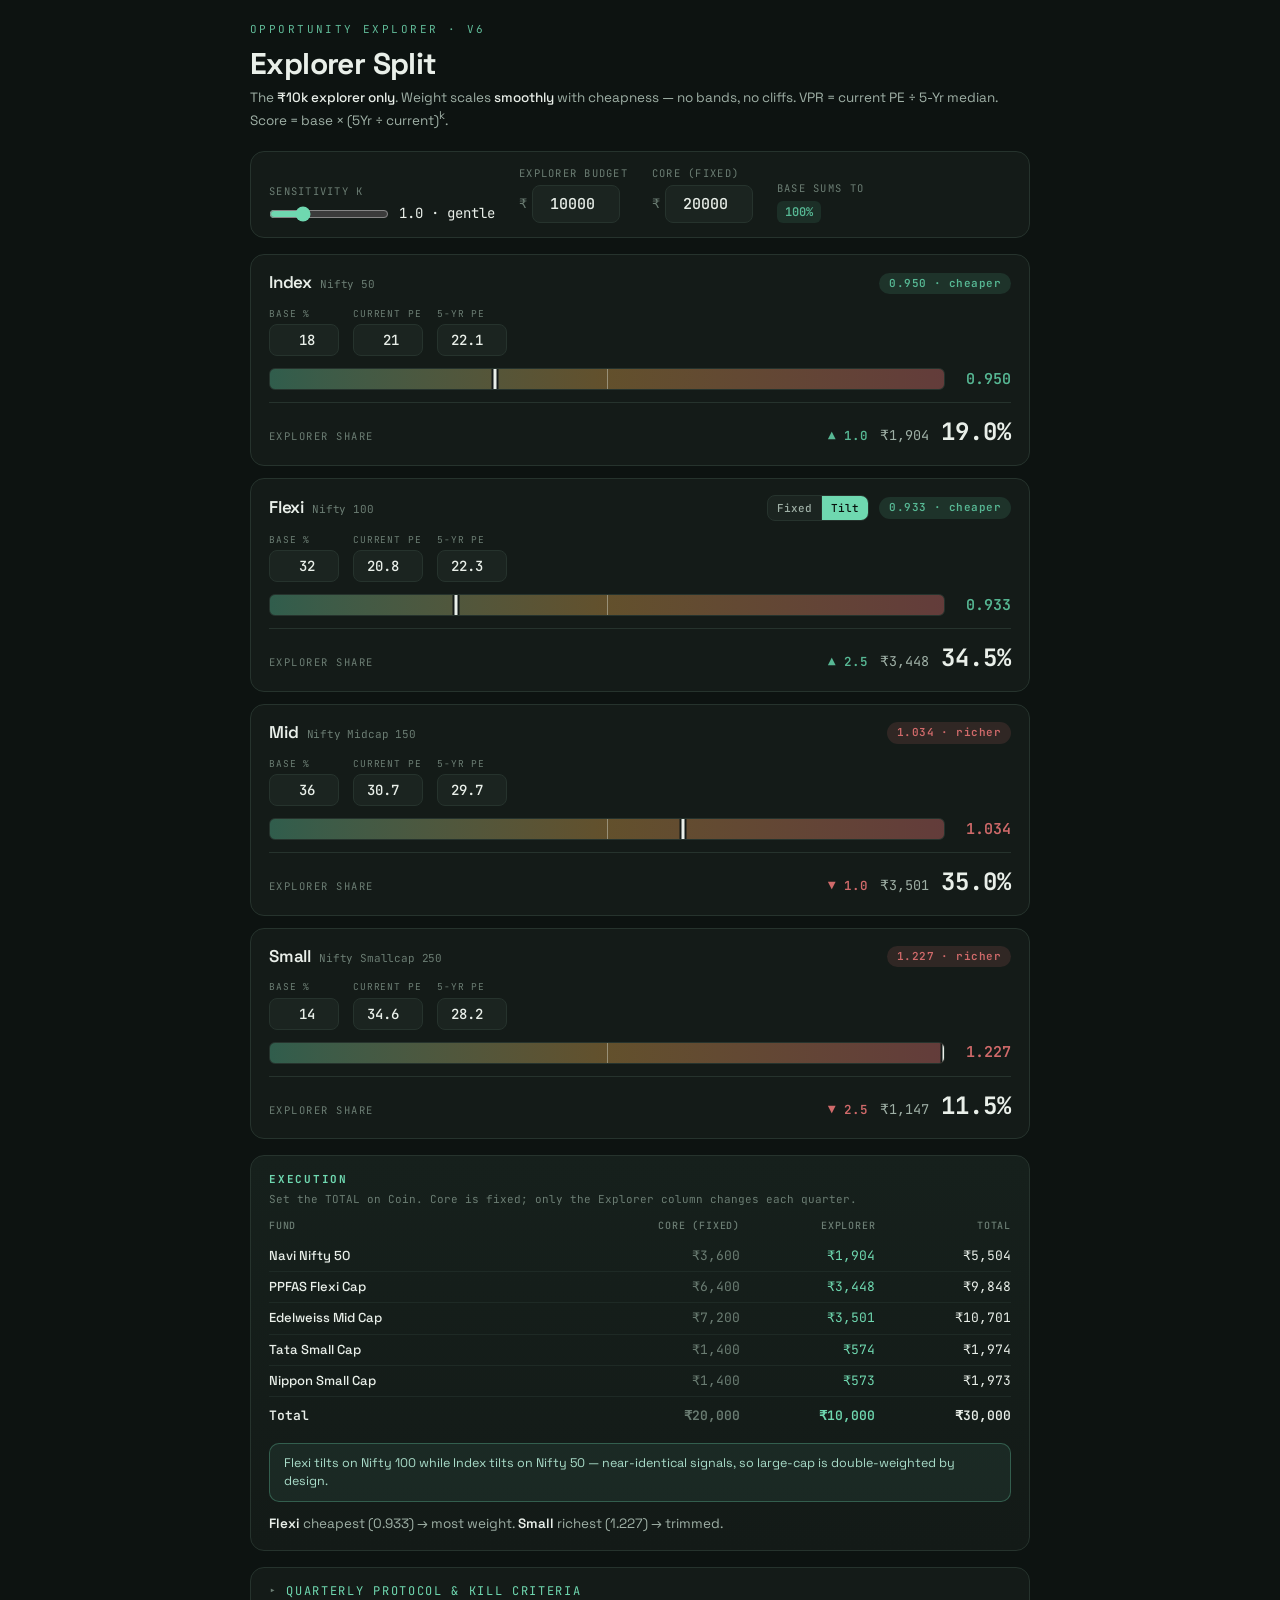
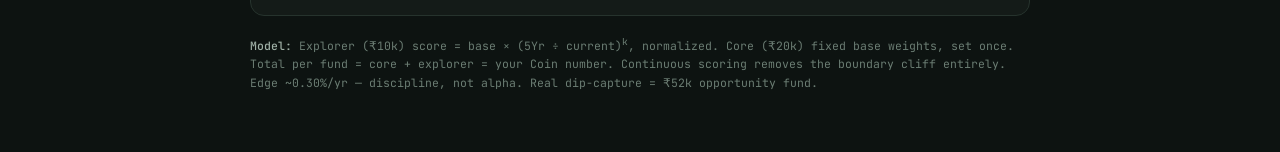
==== tools/valuation-split.html @ 25c677f7 "commit" ====
<!DOCTYPE html>
<!--
  Tool:      opportunityExplorer
  Version:   v6
  Purpose:   Quarterly valuation-tilt of a ₹10k "explorer" SIP across Indian MF market-cap
             segments (Index / Flexi / Mid / Small); the fixed ₹20k core stays at base weights.
  Formula:   explorer_i = round( 10000 × base_i·(5Yr_i / Cur_i) ÷ Σ base·(5Yr/Cur) )
             base weights — Index 18 / Flexi 32 / Mid 36 / Small 14
  Changelog: v6 — continuous scoring, Current÷5Yr only, ₹10k explorer, Flexi Fixed/Tilt toggle.
-->
<html lang="en">
<head>
<meta charset="UTF-8">
<meta name="viewport" content="width=device-width, initial-scale=1.0">
<title>Explorer Split · v6</title>
<style>
  @import url('https://fonts.googleapis.com/css2?family=Space+Grotesk:wght@400;500;600;700&family=JetBrains+Mono:wght@400;500;600&display=swap');
  :root{
    --bg:#0d1311; --panel:#141b18; --field:#1b2420; --line:#26332d;
    --hi:#e9efe9; --mid:#9fb0a6; --dim:#6b7d73;
    --cheap:#57b894; --neutral:#cf9a48; --rich:#d06a6a; --mint:#6fd8b0;
    --mono:'JetBrains Mono',ui-monospace,'SF Mono',Menlo,monospace;
    --sans:'Space Grotesk',ui-sans-serif,system-ui,-apple-system,sans-serif;
  }
  *{box-sizing:border-box;margin:0;padding:0}
  body{background:var(--bg);color:var(--hi);font-family:var(--sans);padding:22px 16px 60px;line-height:1.4;-webkit-font-smoothing:antialiased}
  .wrap{max-width:780px;margin:0 auto}
  header{margin-bottom:20px}
  .eyebrow{font-family:var(--mono);font-size:11px;letter-spacing:.22em;text-transform:uppercase;color:var(--mint);opacity:.85}
  h1{font-size:30px;font-weight:700;letter-spacing:-.02em;margin:6px 0 4px}
  .tag{color:var(--mid);font-size:13.5px}
  .tag b{color:var(--hi);font-weight:500}
  .settings{display:flex;flex-wrap:wrap;gap:14px 24px;align-items:flex-end;background:var(--panel);border:1px solid var(--line);border-radius:14px;padding:14px 18px;margin:16px 0}
  .set-item{display:flex;flex-direction:column;gap:5px}
  .set-item label{font-family:var(--mono);font-size:10.5px;letter-spacing:.12em;text-transform:uppercase;color:var(--dim)}
  .field-wrap{display:flex;align-items:center;gap:5px}
  input[type=number]{background:var(--field);border:1px solid var(--line);border-radius:8px;color:var(--hi);font-family:var(--mono);font-size:15px;font-weight:500;padding:8px 9px;width:74px;text-align:right}
  input[type=number]:focus{outline:none;border-color:var(--mint);box-shadow:0 0 0 2px rgba(111,216,176,.14)}
  input:disabled{opacity:.4;cursor:not-allowed}
  .unit{font-family:var(--mono);font-size:13px;color:var(--dim)}
  .toggle{display:inline-flex;background:var(--field);border:1px solid var(--line);border-radius:8px;overflow:hidden}
  .toggle button{background:transparent;border:none;color:var(--mid);font-family:var(--mono);font-size:12px;font-weight:500;padding:8px 11px;cursor:pointer;border-right:1px solid var(--line)}
  .toggle button:last-child{border-right:none}
  .toggle button.on{background:var(--mint);color:#08110d}
  .toggle.sm button{padding:5px 9px;font-size:11px}
  .sumchip{font-family:var(--mono);font-size:12px;padding:3px 8px;border-radius:6px;font-weight:600}
  .sum-ok{color:var(--cheap);background:rgba(87,184,148,.12)}
  .sum-bad{color:var(--rich);background:rgba(208,106,106,.14)}
  .kwrap{display:flex;align-items:center;gap:10px}
  input[type=range]{width:120px;accent-color:var(--mint)}
  .kval{font-family:var(--mono);font-size:14px;color:var(--hi);min-width:60px}
  .card{background:var(--panel);border:1px solid var(--line);border-radius:14px;padding:16px 18px;margin-bottom:12px;display:grid;grid-template-columns:1fr;gap:12px}
  .card.anchored{opacity:.9;border-style:dashed}
  .seg-head{display:flex;justify-content:space-between;align-items:center;gap:10px;flex-wrap:wrap}
  .seg-name{font-size:17px;font-weight:600;letter-spacing:-.01em}
  .seg-name .maps{font-family:var(--mono);font-size:11px;color:var(--dim);font-weight:400;margin-left:8px}
  .head-right{display:flex;align-items:center;gap:10px}
  .zone-pill{font-family:var(--mono);font-size:11px;font-weight:600;letter-spacing:.04em;padding:3px 10px;border-radius:20px}
  .inputs-row{display:flex;gap:14px;flex-wrap:wrap;align-items:flex-end}
  .mini{display:flex;flex-direction:column;gap:4px}
  .mini label{font-family:var(--mono);font-size:9.5px;letter-spacing:.09em;text-transform:uppercase;color:var(--dim)}
  .mini input{width:70px;font-size:14px;padding:6px 8px}
  .gauge-col{display:flex;align-items:center;gap:14px}
  .gauge{position:relative;height:22px;border-radius:6px;flex:1;overflow:hidden;border:1px solid var(--line);
    background:linear-gradient(90deg,color-mix(in srgb,var(--cheap) 42%,transparent),color-mix(in srgb,var(--neutral) 42%,transparent) 50%,color-mix(in srgb,var(--rich) 42%,transparent))}
  .gauge .center{position:absolute;top:0;bottom:0;left:50%;width:1px;background:rgba(233,239,233,.4);z-index:2}
  .needle{position:absolute;top:-3px;bottom:-3px;width:3px;border-radius:2px;background:var(--hi);z-index:3;transform:translateX(-50%);box-shadow:0 0 0 2px var(--panel)}
  .vpr-num{font-family:var(--mono);font-size:15px;font-weight:600;min-width:52px;text-align:right}
  .result-col{display:flex;align-items:baseline;justify-content:space-between;gap:10px;border-top:1px solid var(--line);padding-top:12px}
  .final-lab{font-family:var(--mono);font-size:10.5px;letter-spacing:.14em;text-transform:uppercase;color:var(--dim)}
  .final-right{display:flex;align-items:baseline;gap:12px}
  .final-pct{font-family:var(--mono);font-size:24px;font-weight:700}
  .final-rupee{font-family:var(--mono);font-size:13.5px;color:var(--mid)}
  .delta{font-family:var(--mono);font-size:12.5px;font-weight:600}
  .up{color:var(--cheap)} .down{color:var(--rich)} .flat{color:var(--dim)}
  .exec{background:linear-gradient(180deg,#16201c,#131a17);border:1px solid var(--line);border-radius:14px;padding:16px 18px;margin-top:16px}
  .exec h3{font-family:var(--mono);font-size:11px;letter-spacing:.16em;text-transform:uppercase;color:var(--mint);margin-bottom:4px}
  .exec .sub{font-family:var(--mono);font-size:11px;color:var(--dim);margin-bottom:12px}
  .exec table{width:100%;border-collapse:collapse;font-family:var(--mono);font-size:13px}
  .exec th{font-family:var(--mono);font-size:10px;letter-spacing:.08em;text-transform:uppercase;color:var(--dim);text-align:right;padding:0 0 8px;font-weight:500}
  .exec th:first-child{text-align:left}
  .exec td{padding:6px 0;border-bottom:1px solid rgba(38,51,45,.6);text-align:right}
  .exec td:first-child{text-align:left}
  .exec tr:last-child td{border-bottom:none;padding-top:10px;font-weight:600}
  .exec .fundname{font-family:var(--sans);font-weight:500}
  .exec .core{color:var(--dim)} .exec .expl{color:var(--mint)}
  .status{margin-top:12px;font-size:13.5px;line-height:1.5;color:var(--mid)}
  .status b{color:var(--hi);font-weight:600}
  .dupwarn{display:none;margin-top:12px;background:rgba(111,216,176,.08);border:1px solid rgba(111,216,176,.3);border-radius:10px;padding:11px 14px;font-size:12.5px;color:#a9dcc9}
  details.protocol{margin-top:16px;background:var(--panel);border:1px solid var(--line);border-radius:14px;overflow:hidden}
  details.protocol summary{cursor:pointer;padding:15px 18px;font-family:var(--mono);font-size:12px;letter-spacing:.14em;text-transform:uppercase;color:var(--mint);list-style:none}
  details.protocol summary::-webkit-details-marker{display:none}
  details.protocol summary::before{content:'▸ ';color:var(--dim)}
  details.protocol[open] summary::before{content:'▾ '}
  .prot-body{padding:0 18px 18px;font-size:13.5px;line-height:1.6;color:var(--mid)}
  .prot-body h4{font-family:var(--sans);color:var(--hi);font-size:14px;margin:14px 0 6px;font-weight:600}
  .prot-body ol,.prot-body ul{margin:0 0 4px 18px}
  .prot-body li{margin-bottom:5px}
  .prot-body b{color:var(--hi);font-weight:600}
  .kill{color:#e09b9b}
  .foot{margin-top:18px;font-size:11.5px;color:var(--dim);line-height:1.6;font-family:var(--mono)}
  .foot b{color:var(--mid);font-weight:500}
  @media(max-width:460px){h1{font-size:25px}.final-pct{font-size:21px}.exec table{font-size:12px}}
</style>
</head>
<body>
<div class="wrap">
  <header>
    <div class="eyebrow">Opportunity Explorer · v6</div>
    <h1>Explorer Split</h1>
    <p class="tag">The <b>₹10k explorer only</b>. Weight scales <b>smoothly</b> with cheapness — no bands, no cliffs. VPR = current PE ÷ 5-Yr median. Score = base × (5Yr ÷ current)<sup>k</sup>.</p>
  </header>

  <div class="settings">
    <div class="set-item">
      <label>Sensitivity k</label>
      <div class="kwrap"><input type="range" id="k" min="0.5" max="2.5" step="0.1" value="1"><span class="kval" id="kval">1.0 · gentle</span></div>
    </div>
    <div class="set-item">
      <label>Explorer budget</label>
      <div class="field-wrap"><span class="unit">₹</span><input type="number" id="budget" value="10000" step="500" min="0" style="width:88px"></div>
    </div>
    <div class="set-item">
      <label>Core (fixed)</label>
      <div class="field-wrap"><span class="unit">₹</span><input type="number" id="core" value="20000" step="500" min="0" style="width:88px"></div>
    </div>
    <div class="set-item">
      <label>Base sums to</label>
      <div class="field-wrap"><span class="sumchip" id="sumchip">100%</span></div>
    </div>
  </div>

  <div id="cards"></div>

  <div class="exec">
    <h3>Execution</h3>
    <div class="sub">Set the TOTAL on Coin. Core is fixed; only the Explorer column changes each quarter.</div>
    <table id="execTable"></table>
    <div class="dupwarn" id="dupwarn">Flexi tilts on Nifty 100 while Index tilts on Nifty 50 — near-identical signals, so large-cap is double-weighted by design.</div>
    <div class="status" id="status"></div>
  </div>

  <details class="protocol">
    <summary>Quarterly Protocol &amp; Kill Criteria</summary>
    <div class="prot-body">
      <h4>The 90-day ritual (under 15 min)</h4>
      <ol>
        <li>Pull <b>Current + 5-Yr median PE</b> for Nifty 50, 100, Midcap 150, Smallcap 250 — one source (Trendlyne/NSE), consolidated, same type, every quarter.</li>
        <li>For any cheap segment, glance at whether earnings are <b>collapsing</b> (value trap). The one check the tool can't make.</li>
        <li>Enter the numbers. Read the Explorer column, add fixed Core = Total to set on Coin.</li>
        <li>Edit SIPs → close → forget 90 days.</li>
      </ol>
      <h4>The engine (continuous — v6)</h4>
      <p>Score = base × (5-Yr median ÷ current PE)<sup>k</sup>, normalized over tilted segments. Cheaper → smoothly higher weight; richer → smoothly lower. <b>No 0.95/1.05 bands, no discrete steps, no cliffs</b> — a 0.6% PE wobble moves the split by rupees, not thousands. <b>k</b> = tilt strength: 1.0 gentle, 2.0 punchy. When all segments are equally (over/under)valued, it deploys at base weights. No cash parking — market-top protection lives in your ₹52k opportunity fund.</p>
      <h4 class="kill">Pre-committed kill criteria</h4>
      <ul>
        <li><b class="kill">K1 — Whipsaw:</b> now near-impossible (continuous). If the split still lurches on tiny PE moves → investigate the data feed.</li>
        <li><b class="kill">K3 — Friction:</b> quarterly run &gt;15 min or makes you hesitate → kill.</li>
        <li><b class="kill">K4 — No edge:</b> judged at <b>8 quarters (2 yrs)</b>. If explorer doesn't beat fixed 18/32/36/14 + rebalance by ≥0.25%/yr → kill. One quarter is pure noise.</li>
      </ul>
      <h4>The Flexi question</h4>
      <p>PPFAS holds ~30-35% US + cash Nifty 100 can't see. At ₹10k the leak is small. Toggle Fixed vs Tilt across the paper run; let outputs decide.</p>
    </div>
  </details>

  <p class="foot">
    <b>Model:</b> Explorer (₹10k) score = base × (5Yr ÷ current)<sup>k</sup>, normalized. Core (₹20k) fixed base weights, set once. Total per fund = core + explorer = your Coin number. Continuous scoring removes the boundary cliff entirely. Edge ~0.30%/yr — discipline, not alpha. Real dip-capture = ₹52k opportunity fund.
  </p>
</div>

<script>
const SEGMENTS = [
  {key:'index', name:'Index', maps:'Nifty 50',           base:18, pe0:21,   pe5:22.1},
  {key:'flexi', name:'Flexi', maps:'Nifty 100',          base:32, pe0:20.8, pe5:22.3, toggle:true},
  {key:'mid',   name:'Mid',   maps:'Nifty Midcap 150',   base:36, pe0:30.7, pe5:29.7},
  {key:'small', name:'Small', maps:'Nifty Smallcap 250', base:14, pe0:34.6, pe5:28.2},
];
const FUNDMAP = {index:['Navi Nifty 50'], flexi:['PPFAS Flexi Cap'], mid:['Edelweiss Mid Cap'], small:['Tata Small Cap','Nippon Small Cap']};
const GMIN=0.85, GMAX=1.15;
let flexiMode='tilt';

function zoneMeta(vpr){
  // purely for the readout label + colour; not used in math
  if(vpr < 0.97) return {c:'var(--cheap)', label:'cheaper'};
  if(vpr > 1.03) return {c:'var(--rich)', label:'richer'};
  return {c:'var(--neutral)', label:'~fair'};
}
function buildCards(){
  const host=document.getElementById('cards'); host.innerHTML='';
  SEGMENTS.forEach(s=>{
    const el=document.createElement('div'); el.className='card'; el.id='card-'+s.key;
    const toggleHtml = s.toggle ? `<div class="toggle sm" id="flexiMode"><button data-m="fixed">Fixed</button><button data-m="tilt" class="on">Tilt</button></div>` : '';
    el.innerHTML=`
      <div class="seg-head">
        <div class="seg-name">${s.name}<span class="maps">${s.maps}</span></div>
        <div class="head-right">${toggleHtml}<div class="zone-pill" id="pill-${s.key}"></div></div>
      </div>
      <div class="inputs-row">
        <div class="mini"><label>Base %</label><input type="number" data-k="${s.key}" data-f="base" value="${s.base}" step="1" min="0"></div>
        <div class="mini"><label>Current PE</label><input type="number" data-k="${s.key}" data-f="pe0" value="${s.pe0}" step="0.1" min="0"></div>
        <div class="mini"><label>5-Yr PE</label><input type="number" data-k="${s.key}" data-f="pe5" value="${s.pe5}" step="0.1" min="0"></div>
      </div>
      <div class="gauge-col">
        <div class="gauge" id="gauge-${s.key}"><div class="center"></div><div class="needle" id="needle-${s.key}"></div></div>
        <div class="vpr-num" id="vpr-${s.key}">—</div>
      </div>
      <div class="result-col">
        <span class="final-lab" id="lab-${s.key}">Explorer share</span>
        <div class="final-right">
          <span class="delta" id="delta-${s.key}"></span>
          <span class="final-rupee" id="rupee-${s.key}"></span>
          <span class="final-pct" id="pct-${s.key}">—</span>
        </div>
      </div>`;
    host.appendChild(el);
  });
  host.addEventListener('input', compute);
  ['k','budget','core'].forEach(id=>{const e=document.getElementById(id); if(e) e.addEventListener('input',compute);});
  document.querySelectorAll('#flexiMode button').forEach(btn=>btn.addEventListener('click',()=>{
    document.querySelectorAll('#flexiMode button').forEach(b=>b.classList.remove('on'));
    btn.classList.add('on'); flexiMode=btn.dataset.m; compute();
  }));
}
function readVal(k,f){const el=document.querySelector('input[data-k="'+k+'"][data-f="'+f+'"]'); const v=parseFloat(el.value); return isNaN(v)?0:v;}
function allocRupees(pcts, total){
  if(total<=0) return pcts.map(()=>0);
  const sum=pcts.reduce((a,b)=>a+b,0); if(sum<=0) return pcts.map(()=>0);
  const raw=pcts.map(p=>p/sum*total), fl=raw.map(Math.floor);
  let rem=Math.round(total-fl.reduce((a,b)=>a+b,0));
  const order=raw.map((r,i)=>({i,frac:r-fl[i]})).sort((a,b)=>b.frac-a.frac);
  const out=fl.slice(); for(let j=0;j<rem;j++) out[order[j%order.length].i]++; return out;
}
function compute(){
  const k=parseFloat(document.getElementById('k').value)||1;
  const budget=parseFloat(document.getElementById('budget').value)||0;
  const coreBudget=parseFloat(document.getElementById('core').value)||0;
  document.getElementById('kval').textContent = k.toFixed(1)+(k<=0.9?' · very gentle':k<=1.2?' · gentle':k<=1.8?' · medium':' · punchy');
  const flexiFixed=(flexiMode==='fixed');
  ['pe0','pe5'].forEach(f=>{const el=document.querySelector('input[data-k="flexi"][data-f="'+f+'"]'); if(el) el.disabled=flexiFixed;});
  document.getElementById('card-flexi').classList.toggle('anchored', flexiFixed);

  const data=SEGMENTS.map(s=>{
    const base=readVal(s.key,'base'), pe0=readVal(s.key,'pe0'), pe5=readVal(s.key,'pe5');
    const isAnchor=(s.key==='flexi'&&flexiFixed);
    const num = pe0;
    const vpr = num>0 ? num/pe5 : 0;   // current/5yr; if 0, treated as neutral below
    const ratio = (num>0 && pe5>0) ? pe5/num : 1;   // cheapness ratio = 1/vpr
    const score = isAnchor ? 0 : base*Math.pow(ratio, k);
    return {...s, base, pe0, pe5, vpr:(pe5>0?num/pe5:0), score, isAnchor};
  });

  const baseSum=data.reduce((a,d)=>a+d.base,0);
  const chip=document.getElementById('sumchip');
  chip.textContent=Math.round(baseSum*10)/10+'%';
  chip.className='sumchip '+(Math.abs(baseSum-100)<0.05?'sum-ok':'sum-bad');

  const anchors=data.filter(d=>d.isAnchor), tilts=data.filter(d=>!d.isAnchor);
  const anchorAmt=anchors.reduce((a,d)=>a+(baseSum>0?budget*(d.base/baseSum):0),0);
  const tiltAmt=budget-anchorAmt;
  const scoreSum=tilts.reduce((a,d)=>a+d.score,0);
  data.forEach(d=>{
    if(d.isAnchor) d.expl=baseSum>0?budget*(d.base/baseSum):0;
    else d.expl=scoreSum>0?tiltAmt*(d.score/scoreSum):0;
    d.explPct=budget>0?d.expl/budget*100:0;
    d.baselinePct=baseSum>0?(100/baseSum)*d.base:0;
    d.core=baseSum>0?coreBudget*(d.base/baseSum):0;
  });

  data.forEach(d=>{
    const z=zoneMeta(d.vpr||1), pill=document.getElementById('pill-'+d.key);
    if(d.isAnchor){pill.textContent='fixed';pill.style.color='var(--dim)';pill.style.background='rgba(107,125,115,.15)';}
    else{pill.textContent=(d.vpr?d.vpr.toFixed(3):'—')+' · '+z.label;pill.style.color=z.c;pill.style.background='color-mix(in srgb,'+z.c+' 15%, transparent)';}
    const vn=document.getElementById('vpr-'+d.key); vn.textContent=(d.isAnchor||!d.vpr)?'—':d.vpr.toFixed(3); vn.style.color=d.isAnchor?'var(--dim)':z.c;
    const g=document.getElementById('gauge-'+d.key); g.style.opacity=d.isAnchor?0.3:1;
    document.getElementById('needle-'+d.key).style.left=Math.max(0,Math.min(1,((d.vpr||1)-GMIN)/(GMAX-GMIN)))*100+'%';
    document.getElementById('pct-'+d.key).textContent=d.explPct.toFixed(1)+'%';
    document.getElementById('rupee-'+d.key).textContent='₹'+Math.round(d.expl).toLocaleString('en-IN');
    const dl=document.getElementById('delta-'+d.key), diff=d.explPct-d.baselinePct;
    if(d.isAnchor){dl.textContent='fixed';dl.className='delta flat';}
    else if(Math.abs(diff)<0.05){dl.textContent='±0';dl.className='delta flat';}
    else if(diff>0){dl.textContent='▲ '+diff.toFixed(1);dl.className='delta up';}
    else{dl.textContent='▼ '+Math.abs(diff).toFixed(1);dl.className='delta down';}
    document.getElementById('lab-'+d.key).textContent=d.isAnchor?'Explorer share (fixed)':'Explorer share';
  });

  const funds=[];
  data.forEach(d=>{const names=FUNDMAP[d.key],n=names.length;names.forEach(nm=>funds.push({name:nm,core:d.core/n,expl:d.expl/n}));});
  const coreR=allocRupees(funds.map(f=>f.core),coreBudget);
  const explR=allocRupees(funds.map(f=>f.expl),budget);
  let html='<tr><th>Fund</th><th>Core (fixed)</th><th>Explorer</th><th>Total</th></tr>'; let tc=0,te=0;
  funds.forEach((f,i)=>{const tot=coreR[i]+explR[i];tc+=coreR[i];te+=explR[i];
    html+='<tr><td class="fundname">'+f.name+'</td><td class="core">₹'+coreR[i].toLocaleString('en-IN')+'</td><td class="expl">₹'+explR[i].toLocaleString('en-IN')+'</td><td>₹'+tot.toLocaleString('en-IN')+'</td></tr>';});
  html+='<tr><td>Total</td><td class="core">₹'+tc.toLocaleString('en-IN')+'</td><td class="expl">₹'+te.toLocaleString('en-IN')+'</td><td>₹'+(tc+te).toLocaleString('en-IN')+'</td></tr>';
  document.getElementById('execTable').innerHTML=html;
  document.getElementById('dupwarn').style.display=(!flexiFixed)?'block':'none';

  const st=document.getElementById('status');
  const sorted=[...tilts].sort((a,b)=>a.vpr-b.vpr);
  const cheapest=sorted[0], richest=sorted[sorted.length-1];
  let msg=[];
  if(cheapest && cheapest.vpr<0.97) msg.push('<b>'+cheapest.name+'</b> cheapest ('+cheapest.vpr.toFixed(3)+') → most weight');
  if(richest && richest.vpr>1.03) msg.push('<b>'+richest.name+'</b> richest ('+richest.vpr.toFixed(3)+') → trimmed');
  if(flexiFixed) msg.push('Flexi held fixed');
  st.innerHTML = msg.length?msg.join('. ')+'.':'All segments near fair — explorer deploys close to base weights.';
}
buildCards();
compute();
</script>
</body>
</html>
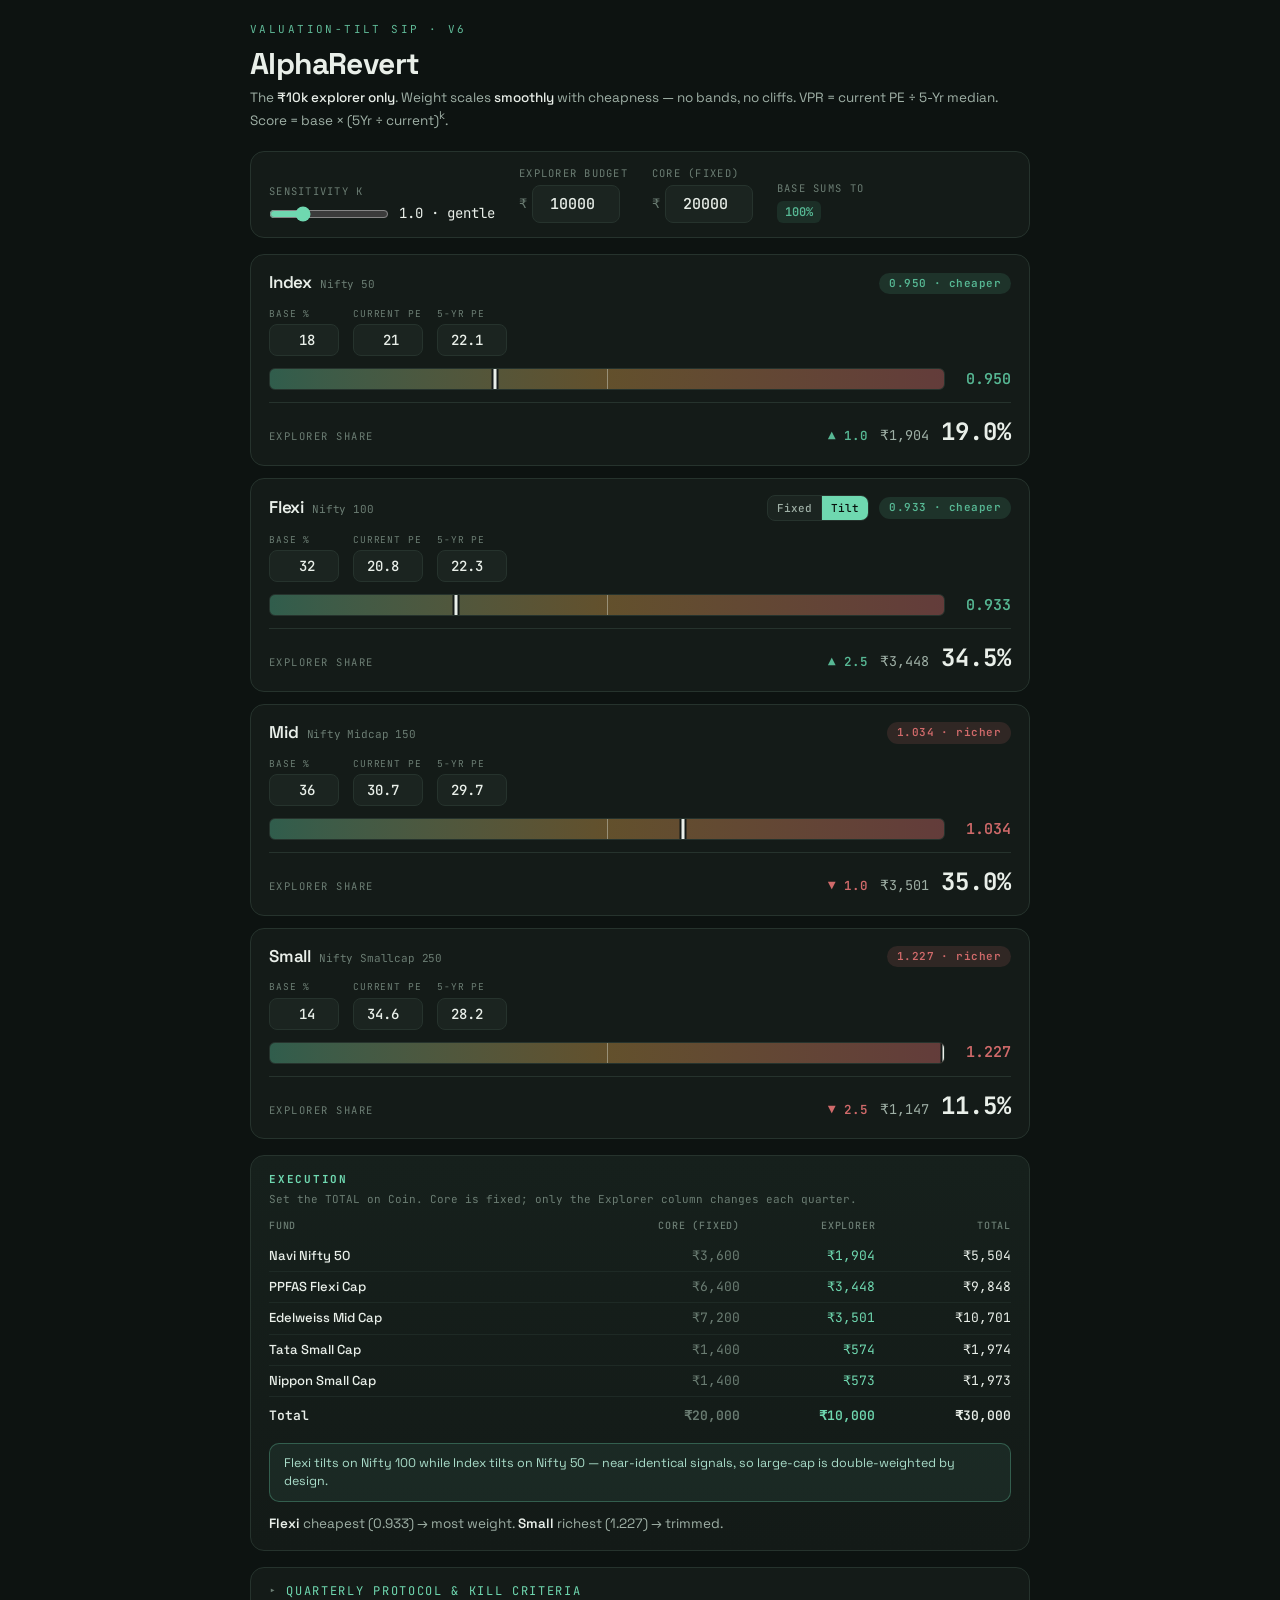
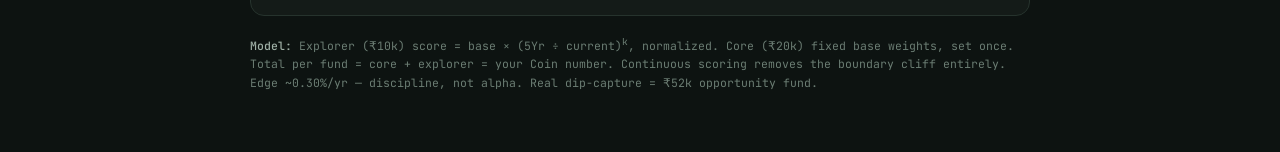
==== commit 051a4861: "commit" ====
--- a/tools/valuation-split.html
+++ b/tools/valuation-split.html
@@ -1,18 +1,19 @@
 <!DOCTYPE html>
 <!--
-  Tool:      opportunityExplorer
+  Tool:      AlphaRevert  (formerly opportunityExplorer / "Explorer Split")
   Version:   v6
   Purpose:   Quarterly valuation-tilt of a ₹10k "explorer" SIP across Indian MF market-cap
              segments (Index / Flexi / Mid / Small); the fixed ₹20k core stays at base weights.
   Formula:   explorer_i = round( 10000 × base_i·(5Yr_i / Cur_i) ÷ Σ base·(5Yr/Cur) )
              base weights — Index 18 / Flexi 32 / Mid 36 / Small 14
   Changelog: v6 — continuous scoring, Current÷5Yr only, ₹10k explorer, Flexi Fixed/Tilt toggle.
+             v6.1 — renamed "Explorer Split" → "AlphaRevert" (display only; logic unchanged).
 -->
 <html lang="en">
 <head>
 <meta charset="UTF-8">
 <meta name="viewport" content="width=device-width, initial-scale=1.0">
-<title>Explorer Split · v6</title>
+<title>AlphaRevert · v6</title>
 <style>
   @import url('https://fonts.googleapis.com/css2?family=Space+Grotesk:wght@400;500;600;700&family=JetBrains+Mono:wght@400;500;600&display=swap');
   :root{
@@ -106,8 +107,8 @@
 <body>
 <div class="wrap">
   <header>
-    <div class="eyebrow">Opportunity Explorer · v6</div>
-    <h1>Explorer Split</h1>
+    <div class="eyebrow">Valuation-tilt SIP · v6</div>
+    <h1>AlphaRevert</h1>
     <p class="tag">The <b>₹10k explorer only</b>. Weight scales <b>smoothly</b> with cheapness — no bands, no cliffs. VPR = current PE ÷ 5-Yr median. Score = base × (5Yr ÷ current)<sup>k</sup>.</p>
   </header>
 
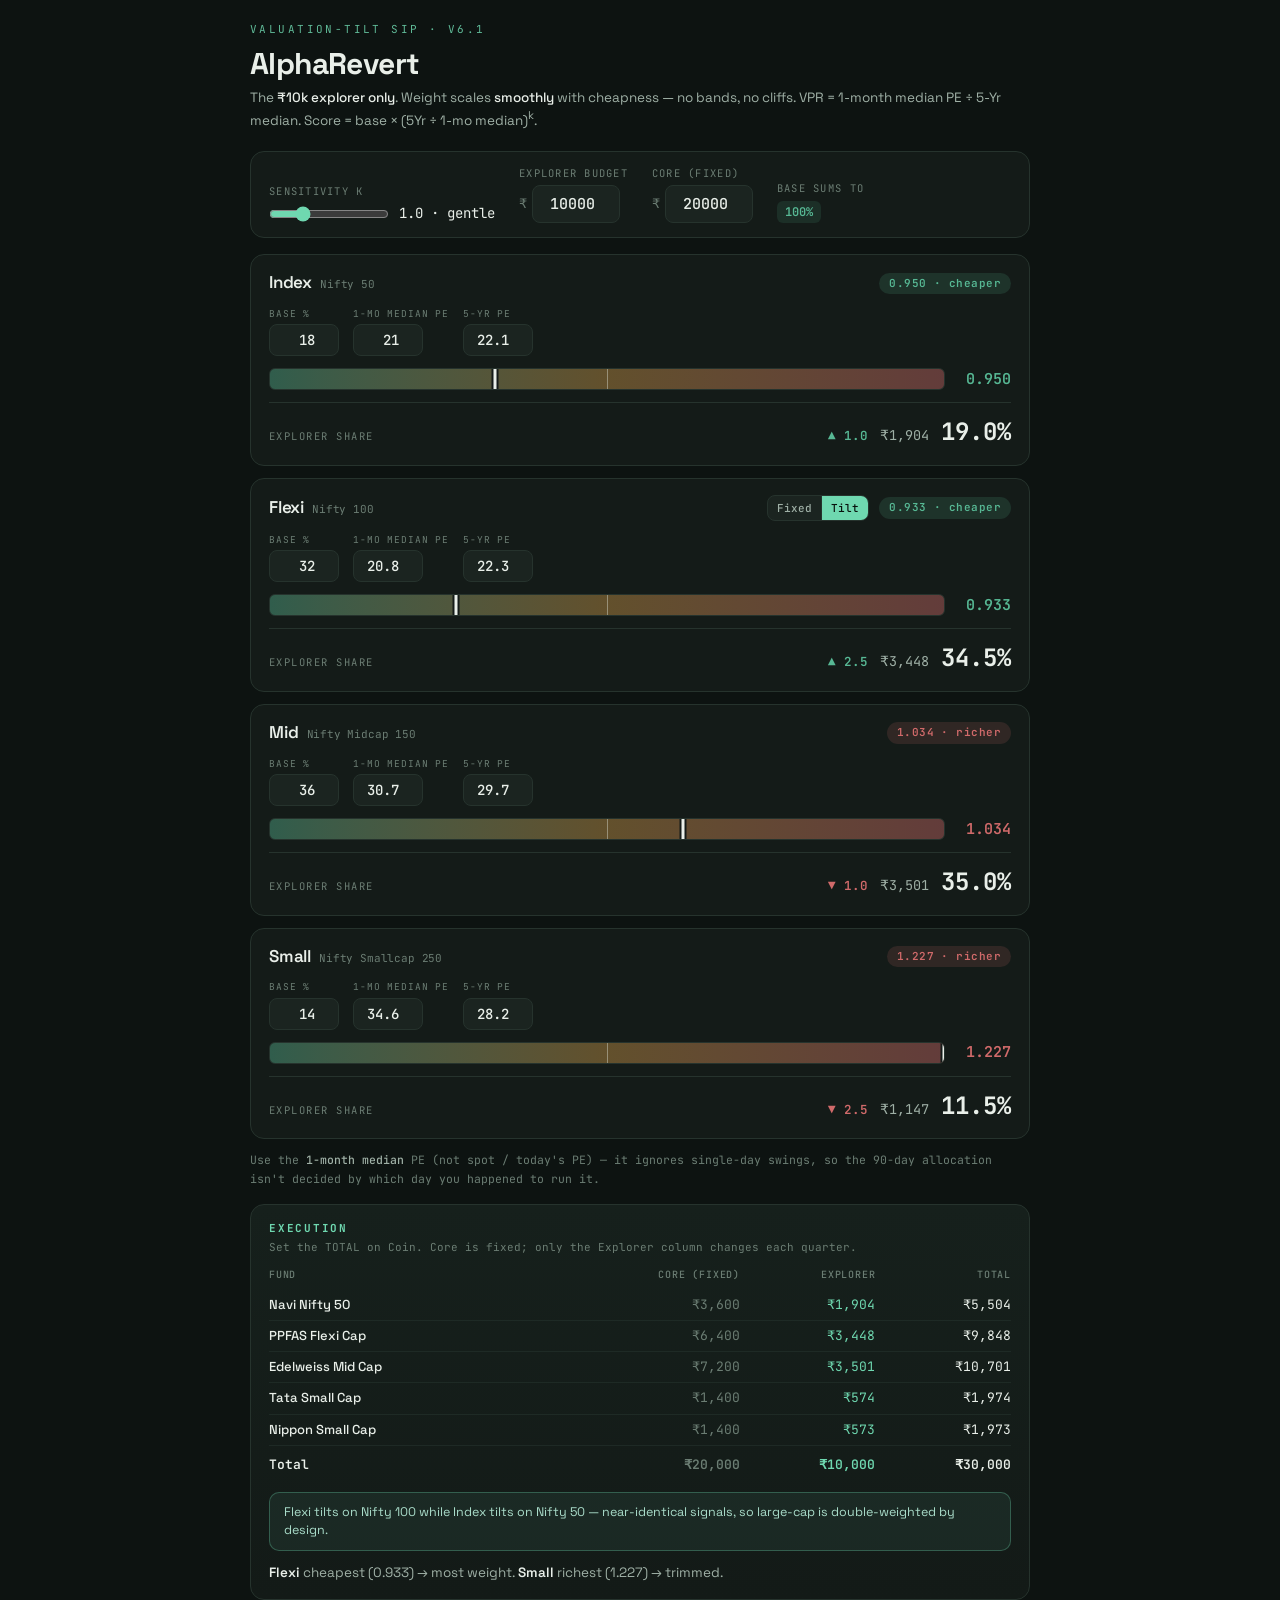
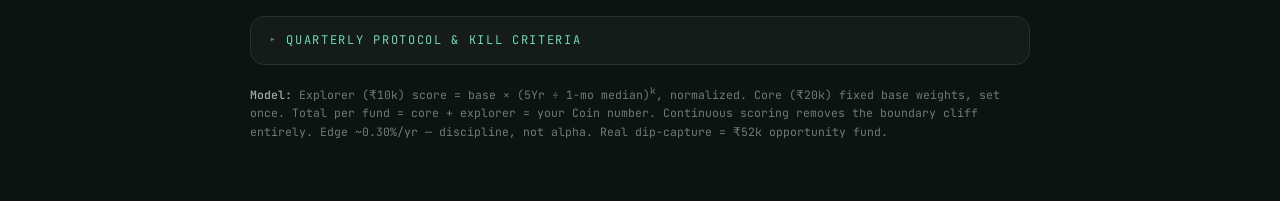
==== commit b53ad42c: "commit" ====
--- a/tools/valuation-split.html
+++ b/tools/valuation-split.html
@@ -1,19 +1,19 @@
 <!DOCTYPE html>
 <!--
   Tool:      AlphaRevert  (formerly opportunityExplorer / "Explorer Split")
-  Version:   v6
+  Version:   v6.1
   Purpose:   Quarterly valuation-tilt of a ₹10k "explorer" SIP across Indian MF market-cap
              segments (Index / Flexi / Mid / Small); the fixed ₹20k core stays at base weights.
-  Formula:   explorer_i = round( 10000 × base_i·(5Yr_i / Cur_i) ÷ Σ base·(5Yr/Cur) )
-             base weights — Index 18 / Flexi 32 / Mid 36 / Small 14
-  Changelog: v6 — continuous scoring, Current÷5Yr only, ₹10k explorer, Flexi Fixed/Tilt toggle.
-             v6.1 — renamed "Explorer Split" → "AlphaRevert" (display only; logic unchanged).
+  Formula:   explorer_i = round( 10000 × base_i·(5Yr_i / Med_i) ÷ Σ base·(5Yr/Med) )
+             where Med_i = 1-month median PE; base weights — Index 18 / Flexi 32 / Mid 36 / Small 14
+  Changelog: v6 — continuous scoring, numerator÷5Yr only, ₹10k explorer, Flexi Fixed/Tilt toggle.
+             v6.1 — renamed "Explorer Split" → "AlphaRevert"; input relabeled to 1-month median PE (noise fix); display-only, no math change.
 -->
 <html lang="en">
 <head>
 <meta charset="UTF-8">
 <meta name="viewport" content="width=device-width, initial-scale=1.0">
-<title>AlphaRevert · v6</title>
+<title>AlphaRevert · v6.1</title>
 <style>
   @import url('https://fonts.googleapis.com/css2?family=Space+Grotesk:wght@400;500;600;700&family=JetBrains+Mono:wght@400;500;600&display=swap');
   :root{
@@ -107,9 +107,9 @@
 <body>
 <div class="wrap">
   <header>
-    <div class="eyebrow">Valuation-tilt SIP · v6</div>
+    <div class="eyebrow">Valuation-tilt SIP · v6.1</div>
     <h1>AlphaRevert</h1>
-    <p class="tag">The <b>₹10k explorer only</b>. Weight scales <b>smoothly</b> with cheapness — no bands, no cliffs. VPR = current PE ÷ 5-Yr median. Score = base × (5Yr ÷ current)<sup>k</sup>.</p>
+    <p class="tag">The <b>₹10k explorer only</b>. Weight scales <b>smoothly</b> with cheapness — no bands, no cliffs. VPR = 1-month median PE ÷ 5-Yr median. Score = base × (5Yr ÷ 1-mo median)<sup>k</sup>.</p>
   </header>
 
   <div class="settings">
@@ -132,6 +132,8 @@
   </div>
 
   <div id="cards"></div>
+
+  <p class="foot" style="margin-top:12px">Use the <b>1-month median</b> PE (not spot / today's PE) — it ignores single-day swings, so the 90-day allocation isn't decided by which day you happened to run it.</p>
 
   <div class="exec">
     <h3>Execution</h3>
@@ -146,13 +148,13 @@
     <div class="prot-body">
       <h4>The 90-day ritual (under 15 min)</h4>
       <ol>
-        <li>Pull <b>Current + 5-Yr median PE</b> for Nifty 50, 100, Midcap 150, Smallcap 250 — one source (Trendlyne/NSE), consolidated, same type, every quarter.</li>
+        <li>Pull the <b>1-month median PE</b> (from the source's 1M PE chart) and the <b>5-Yr median PE</b> for Nifty 50 / 100 / Midcap 150 / Smallcap 250 — one source, consolidated, same PE type. Read on a fixed quarter-end date.</li>
         <li>For any cheap segment, glance at whether earnings are <b>collapsing</b> (value trap). The one check the tool can't make.</li>
         <li>Enter the numbers. Read the Explorer column, add fixed Core = Total to set on Coin.</li>
         <li>Edit SIPs → close → forget 90 days.</li>
       </ol>
-      <h4>The engine (continuous — v6)</h4>
-      <p>Score = base × (5-Yr median ÷ current PE)<sup>k</sup>, normalized over tilted segments. Cheaper → smoothly higher weight; richer → smoothly lower. <b>No 0.95/1.05 bands, no discrete steps, no cliffs</b> — a 0.6% PE wobble moves the split by rupees, not thousands. <b>k</b> = tilt strength: 1.0 gentle, 2.0 punchy. When all segments are equally (over/under)valued, it deploys at base weights. No cash parking — market-top protection lives in your ₹52k opportunity fund.</p>
+      <h4>The engine (continuous — v6.1)</h4>
+      <p>Score = base × (5-Yr median ÷ 1-month median PE)<sup>k</sup>, normalized over tilted segments. Cheaper → smoothly higher weight; richer → smoothly lower. <b>No 0.95/1.05 bands, no discrete steps, no cliffs</b> — a 0.6% PE wobble moves the split by rupees, not thousands. <b>k</b> = tilt strength: 1.0 gentle, 2.0 punchy. When all segments are equally (over/under)valued, it deploys at base weights. No cash parking — market-top protection lives in your ₹52k opportunity fund.</p>
       <h4 class="kill">Pre-committed kill criteria</h4>
       <ul>
         <li><b class="kill">K1 — Whipsaw:</b> now near-impossible (continuous). If the split still lurches on tiny PE moves → investigate the data feed.</li>
@@ -165,7 +167,7 @@
   </details>
 
   <p class="foot">
-    <b>Model:</b> Explorer (₹10k) score = base × (5Yr ÷ current)<sup>k</sup>, normalized. Core (₹20k) fixed base weights, set once. Total per fund = core + explorer = your Coin number. Continuous scoring removes the boundary cliff entirely. Edge ~0.30%/yr — discipline, not alpha. Real dip-capture = ₹52k opportunity fund.
+    <b>Model:</b> Explorer (₹10k) score = base × (5Yr ÷ 1-mo median)<sup>k</sup>, normalized. Core (₹20k) fixed base weights, set once. Total per fund = core + explorer = your Coin number. Continuous scoring removes the boundary cliff entirely. Edge ~0.30%/yr — discipline, not alpha. Real dip-capture = ₹52k opportunity fund.
   </p>
 </div>
 
@@ -198,7 +200,7 @@
       </div>
       <div class="inputs-row">
         <div class="mini"><label>Base %</label><input type="number" data-k="${s.key}" data-f="base" value="${s.base}" step="1" min="0"></div>
-        <div class="mini"><label>Current PE</label><input type="number" data-k="${s.key}" data-f="pe0" value="${s.pe0}" step="0.1" min="0"></div>
+        <div class="mini"><label>1-Mo Median PE</label><input type="number" data-k="${s.key}" data-f="pe0" value="${s.pe0}" step="0.1" min="0"></div>
         <div class="mini"><label>5-Yr PE</label><input type="number" data-k="${s.key}" data-f="pe5" value="${s.pe5}" step="0.1" min="0"></div>
       </div>
       <div class="gauge-col">
@@ -244,7 +246,7 @@
     const base=readVal(s.key,'base'), pe0=readVal(s.key,'pe0'), pe5=readVal(s.key,'pe5');
     const isAnchor=(s.key==='flexi'&&flexiFixed);
     const num = pe0;
-    const vpr = num>0 ? num/pe5 : 0;   // current/5yr; if 0, treated as neutral below
+    const vpr = num>0 ? num/pe5 : 0;   // 1-mo median/5yr; if 0, treated as neutral below
     const ratio = (num>0 && pe5>0) ? pe5/num : 1;   // cheapness ratio = 1/vpr
     const score = isAnchor ? 0 : base*Math.pow(ratio, k);
     return {...s, base, pe0, pe5, vpr:(pe5>0?num/pe5:0), score, isAnchor};
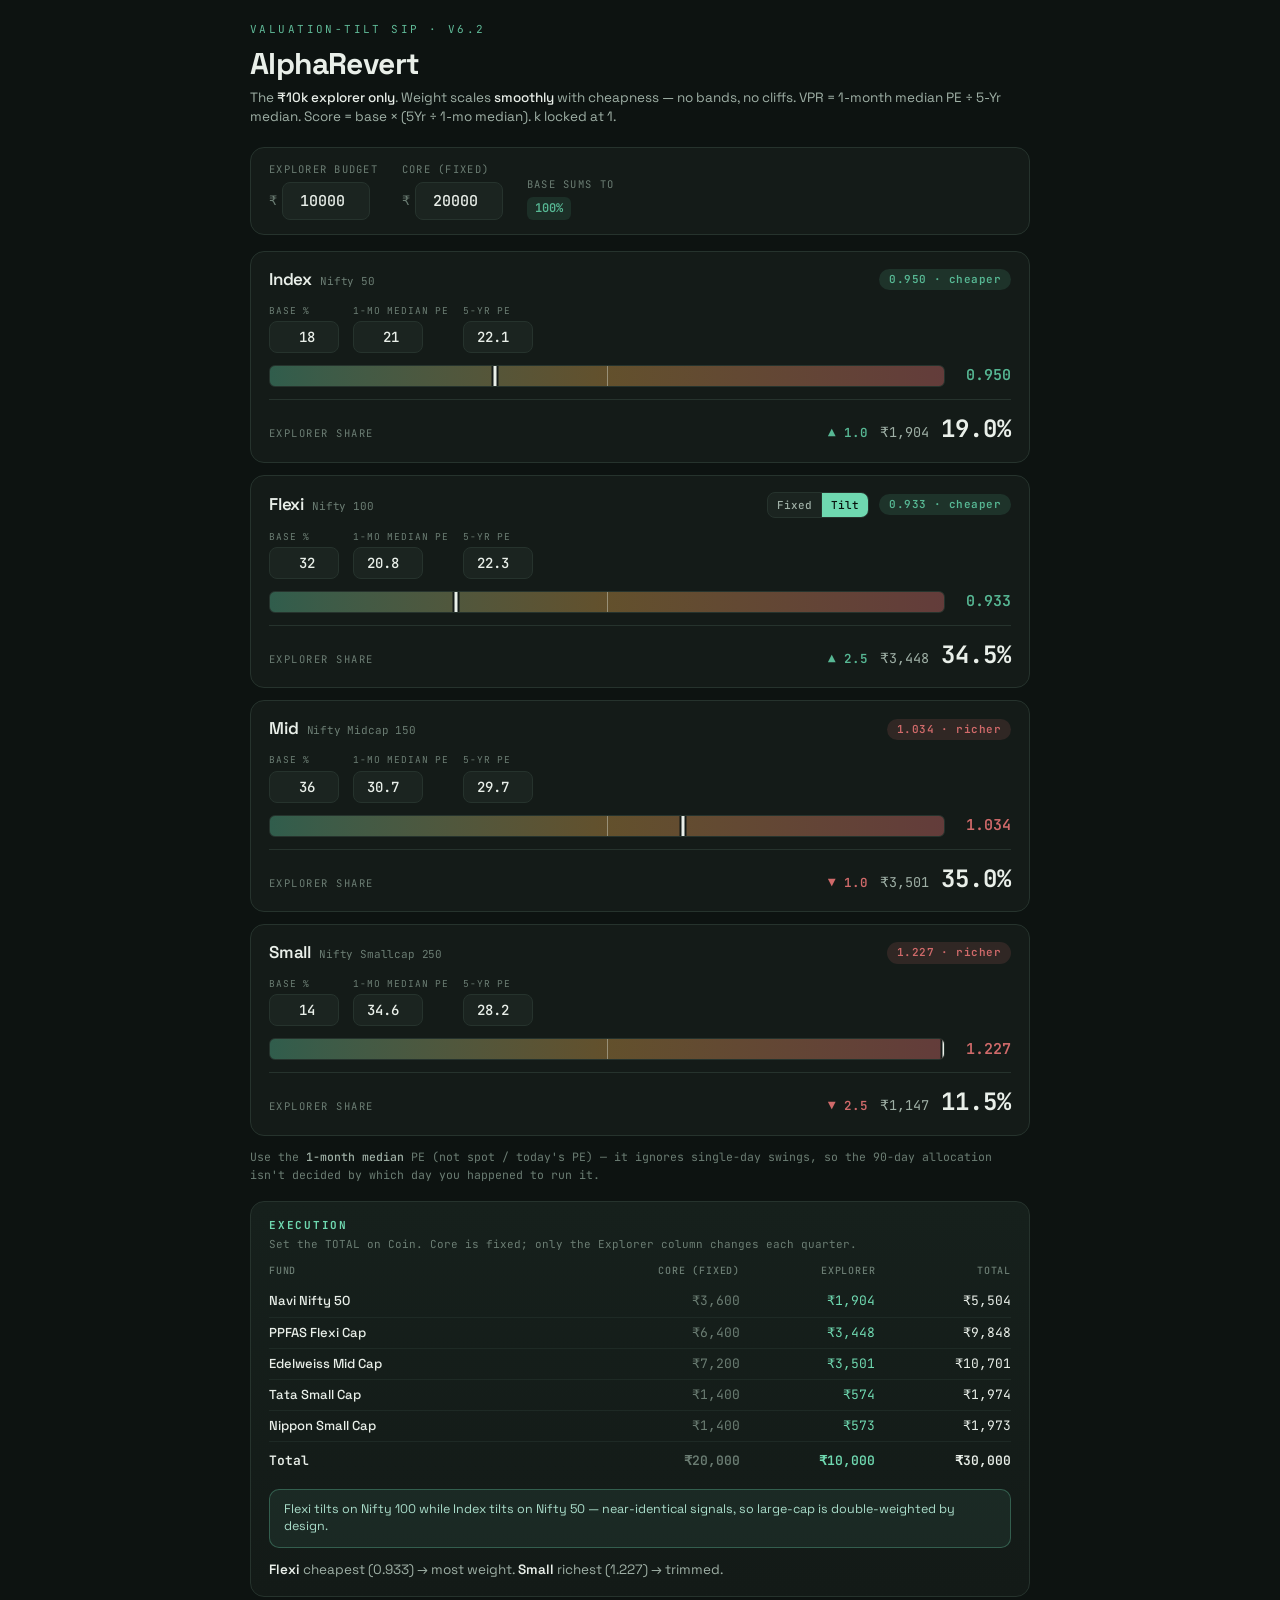
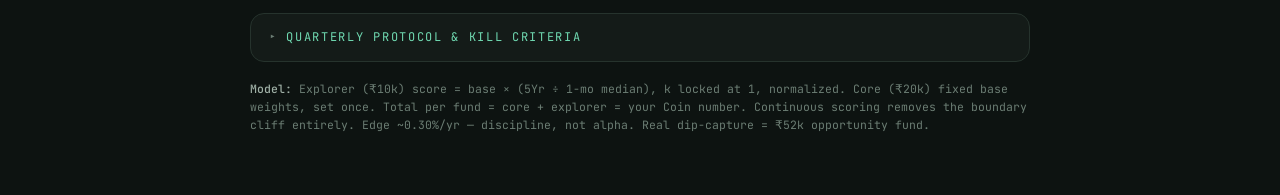
==== commit e4882223: "commit" ====
--- a/tools/valuation-split.html
+++ b/tools/valuation-split.html
@@ -1,19 +1,20 @@
 <!DOCTYPE html>
 <!--
   Tool:      AlphaRevert  (formerly opportunityExplorer / "Explorer Split")
-  Version:   v6.1
+  Version:   v6.2
   Purpose:   Quarterly valuation-tilt of a ₹10k "explorer" SIP across Indian MF market-cap
              segments (Index / Flexi / Mid / Small); the fixed ₹20k core stays at base weights.
   Formula:   explorer_i = round( 10000 × base_i·(5Yr_i / Med_i) ÷ Σ base·(5Yr/Med) )
              where Med_i = 1-month median PE; base weights — Index 18 / Flexi 32 / Mid 36 / Small 14
   Changelog: v6 — continuous scoring, numerator÷5Yr only, ₹10k explorer, Flexi Fixed/Tilt toggle.
              v6.1 — renamed "Explorer Split" → "AlphaRevert"; input relabeled to 1-month median PE (noise fix); display-only, no math change.
+             v6.2 — removed sensitivity slider; k hardcoded to 1.0 (locked, no live lever); no other math change.
 -->
 <html lang="en">
 <head>
 <meta charset="UTF-8">
 <meta name="viewport" content="width=device-width, initial-scale=1.0">
-<title>AlphaRevert · v6.1</title>
+<title>AlphaRevert · v6.2</title>
 <style>
   @import url('https://fonts.googleapis.com/css2?family=Space+Grotesk:wght@400;500;600;700&family=JetBrains+Mono:wght@400;500;600&display=swap');
   :root{
@@ -47,9 +48,6 @@
   .sumchip{font-family:var(--mono);font-size:12px;padding:3px 8px;border-radius:6px;font-weight:600}
   .sum-ok{color:var(--cheap);background:rgba(87,184,148,.12)}
   .sum-bad{color:var(--rich);background:rgba(208,106,106,.14)}
-  .kwrap{display:flex;align-items:center;gap:10px}
-  input[type=range]{width:120px;accent-color:var(--mint)}
-  .kval{font-family:var(--mono);font-size:14px;color:var(--hi);min-width:60px}
   .card{background:var(--panel);border:1px solid var(--line);border-radius:14px;padding:16px 18px;margin-bottom:12px;display:grid;grid-template-columns:1fr;gap:12px}
   .card.anchored{opacity:.9;border-style:dashed}
   .seg-head{display:flex;justify-content:space-between;align-items:center;gap:10px;flex-wrap:wrap}
@@ -107,16 +105,12 @@
 <body>
 <div class="wrap">
   <header>
-    <div class="eyebrow">Valuation-tilt SIP · v6.1</div>
+    <div class="eyebrow">Valuation-tilt SIP · v6.2</div>
     <h1>AlphaRevert</h1>
-    <p class="tag">The <b>₹10k explorer only</b>. Weight scales <b>smoothly</b> with cheapness — no bands, no cliffs. VPR = 1-month median PE ÷ 5-Yr median. Score = base × (5Yr ÷ 1-mo median)<sup>k</sup>.</p>
+    <p class="tag">The <b>₹10k explorer only</b>. Weight scales <b>smoothly</b> with cheapness — no bands, no cliffs. VPR = 1-month median PE ÷ 5-Yr median. Score = base × (5Yr ÷ 1-mo median). k locked at 1.</p>
   </header>
 
   <div class="settings">
-    <div class="set-item">
-      <label>Sensitivity k</label>
-      <div class="kwrap"><input type="range" id="k" min="0.5" max="2.5" step="0.1" value="1"><span class="kval" id="kval">1.0 · gentle</span></div>
-    </div>
     <div class="set-item">
       <label>Explorer budget</label>
       <div class="field-wrap"><span class="unit">₹</span><input type="number" id="budget" value="10000" step="500" min="0" style="width:88px"></div>
@@ -154,7 +148,7 @@
         <li>Edit SIPs → close → forget 90 days.</li>
       </ol>
       <h4>The engine (continuous — v6.1)</h4>
-      <p>Score = base × (5-Yr median ÷ 1-month median PE)<sup>k</sup>, normalized over tilted segments. Cheaper → smoothly higher weight; richer → smoothly lower. <b>No 0.95/1.05 bands, no discrete steps, no cliffs</b> — a 0.6% PE wobble moves the split by rupees, not thousands. <b>k</b> = tilt strength: 1.0 gentle, 2.0 punchy. When all segments are equally (over/under)valued, it deploys at base weights. No cash parking — market-top protection lives in your ₹52k opportunity fund.</p>
+      <p>Score = base × (5-Yr median ÷ 1-month median PE), normalized over tilted segments. Cheaper → smoothly higher weight; richer → smoothly lower. <b>No 0.95/1.05 bands, no discrete steps, no cliffs</b> — a 0.6% PE wobble moves the split by rupees, not thousands. The tilt strength <b>k is locked at 1.0</b> (weight scales 1:1 with cheapness) — a deliberate design constant, not a live knob. When all segments are equally (over/under)valued, it deploys at base weights. No cash parking — market-top protection lives in your ₹52k opportunity fund.</p>
       <h4 class="kill">Pre-committed kill criteria</h4>
       <ul>
         <li><b class="kill">K1 — Whipsaw:</b> now near-impossible (continuous). If the split still lurches on tiny PE moves → investigate the data feed.</li>
@@ -167,7 +161,7 @@
   </details>
 
   <p class="foot">
-    <b>Model:</b> Explorer (₹10k) score = base × (5Yr ÷ 1-mo median)<sup>k</sup>, normalized. Core (₹20k) fixed base weights, set once. Total per fund = core + explorer = your Coin number. Continuous scoring removes the boundary cliff entirely. Edge ~0.30%/yr — discipline, not alpha. Real dip-capture = ₹52k opportunity fund.
+    <b>Model:</b> Explorer (₹10k) score = base × (5Yr ÷ 1-mo median), k locked at 1, normalized. Core (₹20k) fixed base weights, set once. Total per fund = core + explorer = your Coin number. Continuous scoring removes the boundary cliff entirely. Edge ~0.30%/yr — discipline, not alpha. Real dip-capture = ₹52k opportunity fund.
   </p>
 </div>
 
@@ -218,7 +212,7 @@
     host.appendChild(el);
   });
   host.addEventListener('input', compute);
-  ['k','budget','core'].forEach(id=>{const e=document.getElementById(id); if(e) e.addEventListener('input',compute);});
+  ['budget','core'].forEach(id=>{const e=document.getElementById(id); if(e) e.addEventListener('input',compute);});
   document.querySelectorAll('#flexiMode button').forEach(btn=>btn.addEventListener('click',()=>{
     document.querySelectorAll('#flexiMode button').forEach(b=>b.classList.remove('on'));
     btn.classList.add('on'); flexiMode=btn.dataset.m; compute();
@@ -234,10 +228,9 @@
   const out=fl.slice(); for(let j=0;j<rem;j++) out[order[j%order.length].i]++; return out;
 }
 function compute(){
-  const k=parseFloat(document.getElementById('k').value)||1;
+  const k=1;  // locked design constant (v6.2)
   const budget=parseFloat(document.getElementById('budget').value)||0;
   const coreBudget=parseFloat(document.getElementById('core').value)||0;
-  document.getElementById('kval').textContent = k.toFixed(1)+(k<=0.9?' · very gentle':k<=1.2?' · gentle':k<=1.8?' · medium':' · punchy');
   const flexiFixed=(flexiMode==='fixed');
   ['pe0','pe5'].forEach(f=>{const el=document.querySelector('input[data-k="flexi"][data-f="'+f+'"]'); if(el) el.disabled=flexiFixed;});
   document.getElementById('card-flexi').classList.toggle('anchored', flexiFixed);
@@ -310,4 +303,4 @@
 compute();
 </script>
 </body>
-</html>
+</html>
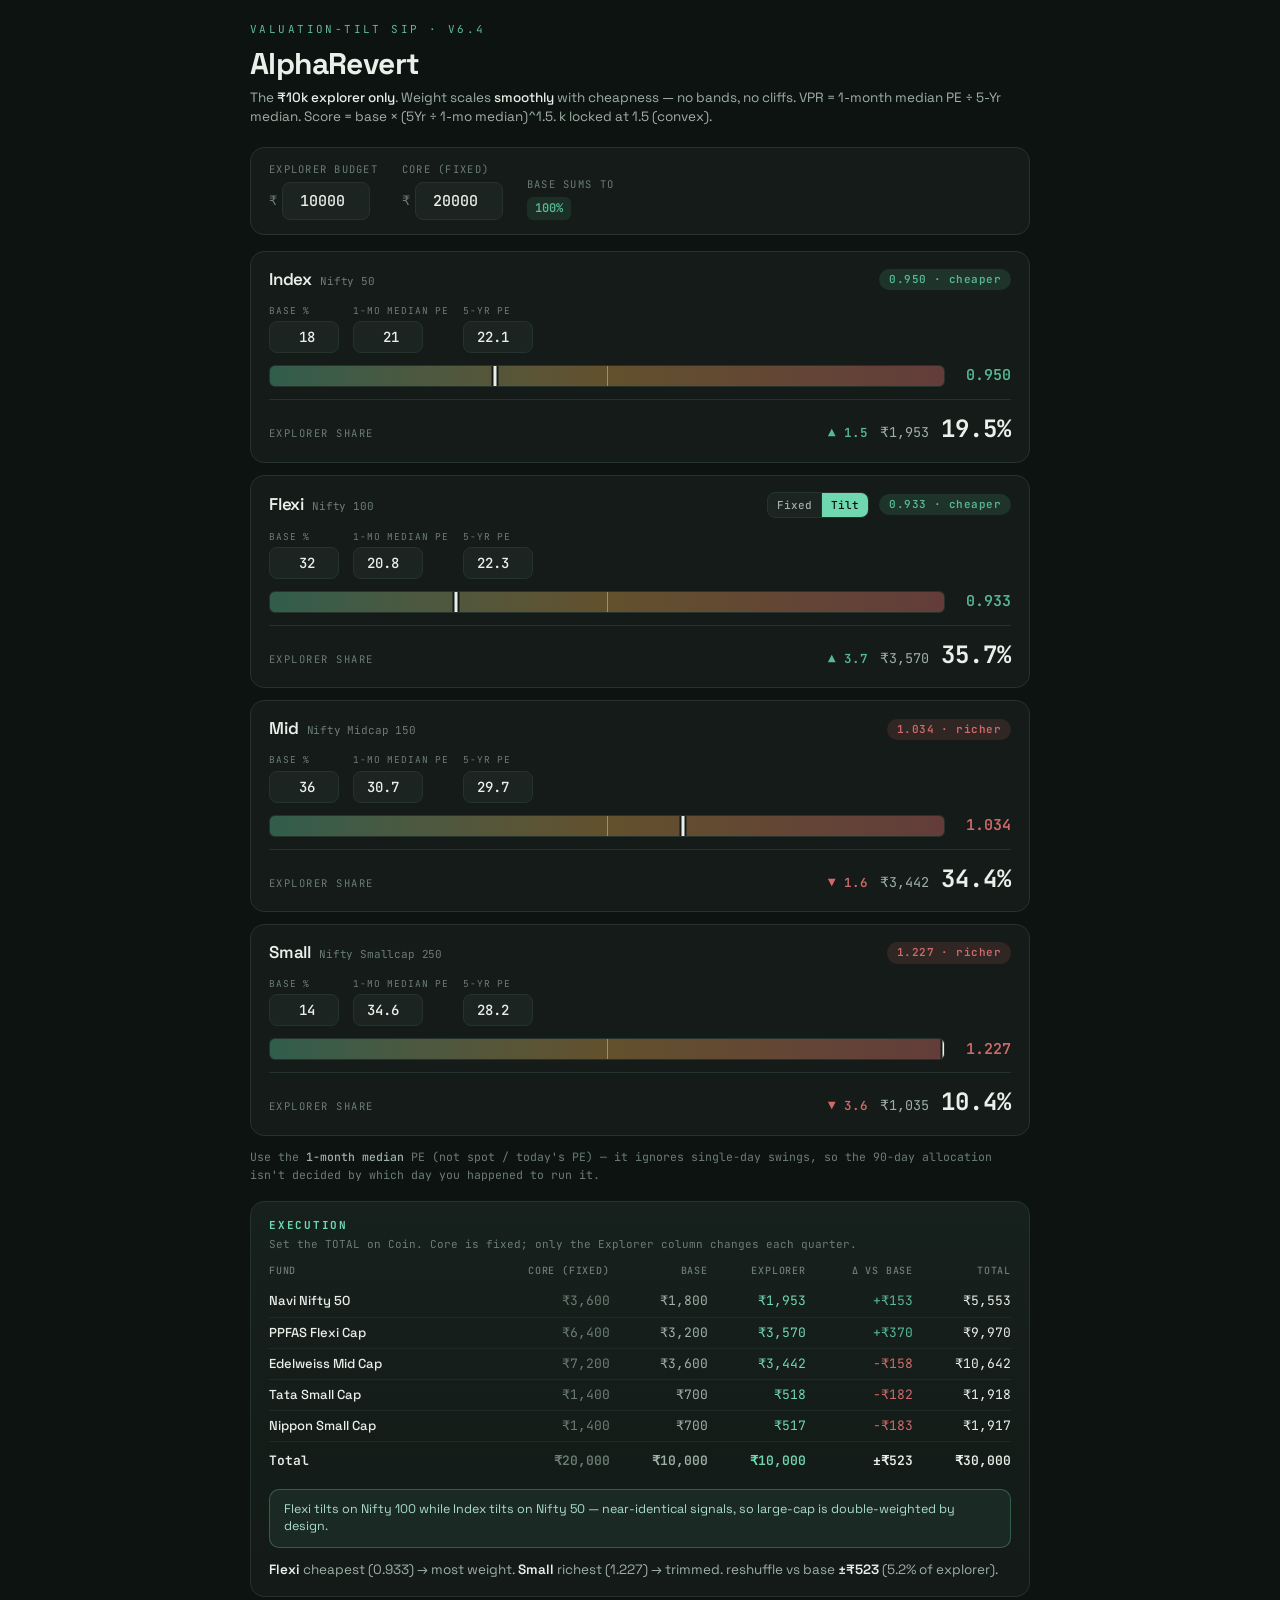
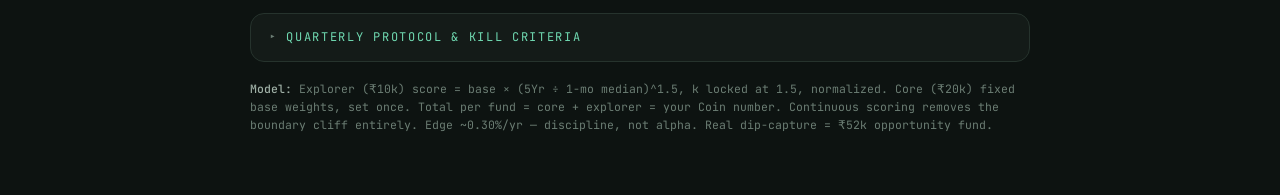
==== commit 3689bd5f: "commit" ====
--- a/tools/valuation-split.html
+++ b/tools/valuation-split.html
@@ -1,20 +1,23 @@
 <!DOCTYPE html>
 <!--
   Tool:      AlphaRevert  (formerly opportunityExplorer / "Explorer Split")
-  Version:   v6.2
+  Version:   v6.4
   Purpose:   Quarterly valuation-tilt of a ₹10k "explorer" SIP across Indian MF market-cap
              segments (Index / Flexi / Mid / Small); the fixed ₹20k core stays at base weights.
-  Formula:   explorer_i = round( 10000 × base_i·(5Yr_i / Med_i) ÷ Σ base·(5Yr/Med) )
+  Formula:   explorer_i = round( 10000 × base_i·(5Yr_i / Med_i)^1.5 ÷ Σ base·(5Yr/Med)^1.5 )
              where Med_i = 1-month median PE; base weights — Index 18 / Flexi 32 / Mid 36 / Small 14
   Changelog: v6 — continuous scoring, numerator÷5Yr only, ₹10k explorer, Flexi Fixed/Tilt toggle.
              v6.1 — renamed "Explorer Split" → "AlphaRevert"; input relabeled to 1-month median PE (noise fix); display-only, no math change.
              v6.2 — removed sensitivity slider; k hardcoded to 1.0 (locked, no live lever); no other math change.
+             v6.3 — Execution table adds Base (base-weight split) + Δ vs base columns; explorer math unchanged.
+             v6.4 — k changed 1.0 → 1.5 (locked, convex tilt); value-trap check made mandatory (convex curve requires it).
 -->
 <html lang="en">
 <head>
 <meta charset="UTF-8">
 <meta name="viewport" content="width=device-width, initial-scale=1.0">
-<title>AlphaRevert · v6.2</title>
+<title>AlphaRevert · v6.4</title>
+<link rel="icon" href="data:image/svg+xml,<svg xmlns='http://www.w3.org/2000/svg' viewBox='0 0 100 100'><text y='.9em' font-size='90'>📊</text></svg>">
 <style>
   @import url('https://fonts.googleapis.com/css2?family=Space+Grotesk:wght@400;500;600;700&family=JetBrains+Mono:wght@400;500;600&display=swap');
   :root{
@@ -82,7 +85,8 @@
   .exec td:first-child{text-align:left}
   .exec tr:last-child td{border-bottom:none;padding-top:10px;font-weight:600}
   .exec .fundname{font-family:var(--sans);font-weight:500}
-  .exec .core{color:var(--dim)} .exec .expl{color:var(--mint)}
+  .exec .core{color:var(--dim)} .exec .base{color:var(--mid)} .exec .expl{color:var(--mint)}
+  .exec td.up{color:var(--cheap)} .exec td.down{color:var(--rich)}
   .status{margin-top:12px;font-size:13.5px;line-height:1.5;color:var(--mid)}
   .status b{color:var(--hi);font-weight:600}
   .dupwarn{display:none;margin-top:12px;background:rgba(111,216,176,.08);border:1px solid rgba(111,216,176,.3);border-radius:10px;padding:11px 14px;font-size:12.5px;color:#a9dcc9}
@@ -105,9 +109,9 @@
 <body>
 <div class="wrap">
   <header>
-    <div class="eyebrow">Valuation-tilt SIP · v6.2</div>
+    <div class="eyebrow">Valuation-tilt SIP · v6.4</div>
     <h1>AlphaRevert</h1>
-    <p class="tag">The <b>₹10k explorer only</b>. Weight scales <b>smoothly</b> with cheapness — no bands, no cliffs. VPR = 1-month median PE ÷ 5-Yr median. Score = base × (5Yr ÷ 1-mo median). k locked at 1.</p>
+    <p class="tag">The <b>₹10k explorer only</b>. Weight scales <b>smoothly</b> with cheapness — no bands, no cliffs. VPR = 1-month median PE ÷ 5-Yr median. Score = base × (5Yr ÷ 1-mo median)^1.5. k locked at 1.5 (convex).</p>
   </header>
 
   <div class="settings">
@@ -143,12 +147,12 @@
       <h4>The 90-day ritual (under 15 min)</h4>
       <ol>
         <li>Pull the <b>1-month median PE</b> (from the source's 1M PE chart) and the <b>5-Yr median PE</b> for Nifty 50 / 100 / Midcap 150 / Smallcap 250 — one source, consolidated, same PE type. Read on a fixed quarter-end date.</li>
-        <li>For any cheap segment, glance at whether earnings are <b>collapsing</b> (value trap). The one check the tool can't make.</li>
+        <li><b>MANDATORY value-trap check</b> — for every cheap segment, confirm earnings are NOT collapsing (a falling E makes PE look cheap right before a crash). With k=1.5 the tilt bets harder into discounts, so this is the safety that stops it doubling into a trap. Not optional.</li>
         <li>Enter the numbers. Read the Explorer column, add fixed Core = Total to set on Coin.</li>
         <li>Edit SIPs → close → forget 90 days.</li>
       </ol>
       <h4>The engine (continuous — v6.1)</h4>
-      <p>Score = base × (5-Yr median ÷ 1-month median PE), normalized over tilted segments. Cheaper → smoothly higher weight; richer → smoothly lower. <b>No 0.95/1.05 bands, no discrete steps, no cliffs</b> — a 0.6% PE wobble moves the split by rupees, not thousands. The tilt strength <b>k is locked at 1.0</b> (weight scales 1:1 with cheapness) — a deliberate design constant, not a live knob. When all segments are equally (over/under)valued, it deploys at base weights. No cash parking — market-top protection lives in your ₹52k opportunity fund.</p>
+      <p>Score = base × (5-Yr median ÷ 1-month median PE), normalized over tilted segments. Cheaper → smoothly higher weight; richer → smoothly lower. <b>No 0.95/1.05 bands, no discrete steps, no cliffs</b> — a 0.6% PE wobble moves the split by rupees, not thousands. The tilt strength <b>k is locked at 1.5</b> (convex: a 10% discount earns ~15% more weight, rewarding deep discounts harder) — a deliberate design constant, not a live knob. The convexity is why the value-trap check above is mandatory. When all segments are equally (over/under)valued, it deploys at base weights. No cash parking — market-top protection lives in your ₹52k opportunity fund.</p>
       <h4 class="kill">Pre-committed kill criteria</h4>
       <ul>
         <li><b class="kill">K1 — Whipsaw:</b> now near-impossible (continuous). If the split still lurches on tiny PE moves → investigate the data feed.</li>
@@ -161,7 +165,7 @@
   </details>
 
   <p class="foot">
-    <b>Model:</b> Explorer (₹10k) score = base × (5Yr ÷ 1-mo median), k locked at 1, normalized. Core (₹20k) fixed base weights, set once. Total per fund = core + explorer = your Coin number. Continuous scoring removes the boundary cliff entirely. Edge ~0.30%/yr — discipline, not alpha. Real dip-capture = ₹52k opportunity fund.
+    <b>Model:</b> Explorer (₹10k) score = base × (5Yr ÷ 1-mo median)^1.5, k locked at 1.5, normalized. Core (₹20k) fixed base weights, set once. Total per fund = core + explorer = your Coin number. Continuous scoring removes the boundary cliff entirely. Edge ~0.30%/yr — discipline, not alpha. Real dip-capture = ₹52k opportunity fund.
   </p>
 </div>
 
@@ -228,7 +232,7 @@
   const out=fl.slice(); for(let j=0;j<rem;j++) out[order[j%order.length].i]++; return out;
 }
 function compute(){
-  const k=1;  // locked design constant (v6.2)
+  const k=1.5;  // locked design constant (v6.4) — convex tilt
   const budget=parseFloat(document.getElementById('budget').value)||0;
   const coreBudget=parseFloat(document.getElementById('core').value)||0;
   const flexiFixed=(flexiMode==='fixed');
@@ -280,13 +284,18 @@
   });
 
   const funds=[];
-  data.forEach(d=>{const names=FUNDMAP[d.key],n=names.length;names.forEach(nm=>funds.push({name:nm,core:d.core/n,expl:d.expl/n}));});
+  data.forEach(d=>{const names=FUNDMAP[d.key],n=names.length;
+    const baseExpl=baseSum>0?budget*(d.base/baseSum):0;   // ₹10k explorer at BASE weights (no tilt)
+    names.forEach(nm=>funds.push({name:nm,core:d.core/n,base:baseExpl/n,expl:d.expl/n}));});
   const coreR=allocRupees(funds.map(f=>f.core),coreBudget);
+  const baseR=allocRupees(funds.map(f=>f.base),budget);
   const explR=allocRupees(funds.map(f=>f.expl),budget);
-  let html='<tr><th>Fund</th><th>Core (fixed)</th><th>Explorer</th><th>Total</th></tr>'; let tc=0,te=0;
-  funds.forEach((f,i)=>{const tot=coreR[i]+explR[i];tc+=coreR[i];te+=explR[i];
-    html+='<tr><td class="fundname">'+f.name+'</td><td class="core">₹'+coreR[i].toLocaleString('en-IN')+'</td><td class="expl">₹'+explR[i].toLocaleString('en-IN')+'</td><td>₹'+tot.toLocaleString('en-IN')+'</td></tr>';});
-  html+='<tr><td>Total</td><td class="core">₹'+tc.toLocaleString('en-IN')+'</td><td class="expl">₹'+te.toLocaleString('en-IN')+'</td><td>₹'+(tc+te).toLocaleString('en-IN')+'</td></tr>';
+  let html='<tr><th>Fund</th><th>Core (fixed)</th><th>Base</th><th>Explorer</th><th>Δ vs base</th><th>Total</th></tr>'; let tc=0,tb=0,te=0,tShift=0;
+  funds.forEach((f,i)=>{const tot=coreR[i]+explR[i];tc+=coreR[i];tb+=baseR[i];te+=explR[i];
+    const diff=explR[i]-baseR[i];tShift+=Math.abs(diff);
+    const dCls=diff>0?'up':(diff<0?'down':''), dStr=diff===0?'—':(diff>0?'+':'−')+'₹'+Math.abs(diff).toLocaleString('en-IN');
+    html+='<tr><td class="fundname">'+f.name+'</td><td class="core">₹'+coreR[i].toLocaleString('en-IN')+'</td><td class="base">₹'+baseR[i].toLocaleString('en-IN')+'</td><td class="expl">₹'+explR[i].toLocaleString('en-IN')+'</td><td class="'+dCls+'">'+dStr+'</td><td>₹'+tot.toLocaleString('en-IN')+'</td></tr>';});
+  html+='<tr><td>Total</td><td class="core">₹'+tc.toLocaleString('en-IN')+'</td><td class="base">₹'+tb.toLocaleString('en-IN')+'</td><td class="expl">₹'+te.toLocaleString('en-IN')+'</td><td>±₹'+Math.round(tShift/2).toLocaleString('en-IN')+'</td><td>₹'+(tc+te).toLocaleString('en-IN')+'</td></tr>';
   document.getElementById('execTable').innerHTML=html;
   document.getElementById('dupwarn').style.display=(!flexiFixed)?'block':'none';
 
@@ -297,6 +306,7 @@
   if(cheapest && cheapest.vpr<0.97) msg.push('<b>'+cheapest.name+'</b> cheapest ('+cheapest.vpr.toFixed(3)+') → most weight');
   if(richest && richest.vpr>1.03) msg.push('<b>'+richest.name+'</b> richest ('+richest.vpr.toFixed(3)+') → trimmed');
   if(flexiFixed) msg.push('Flexi held fixed');
+  if(budget>0) msg.push('reshuffle vs base <b>±₹'+Math.round(tShift/2).toLocaleString('en-IN')+'</b> ('+((tShift/2)/budget*100).toFixed(1)+'% of explorer)');
   st.innerHTML = msg.length?msg.join('. ')+'.':'All segments near fair — explorer deploys close to base weights.';
 }
 buildCards();
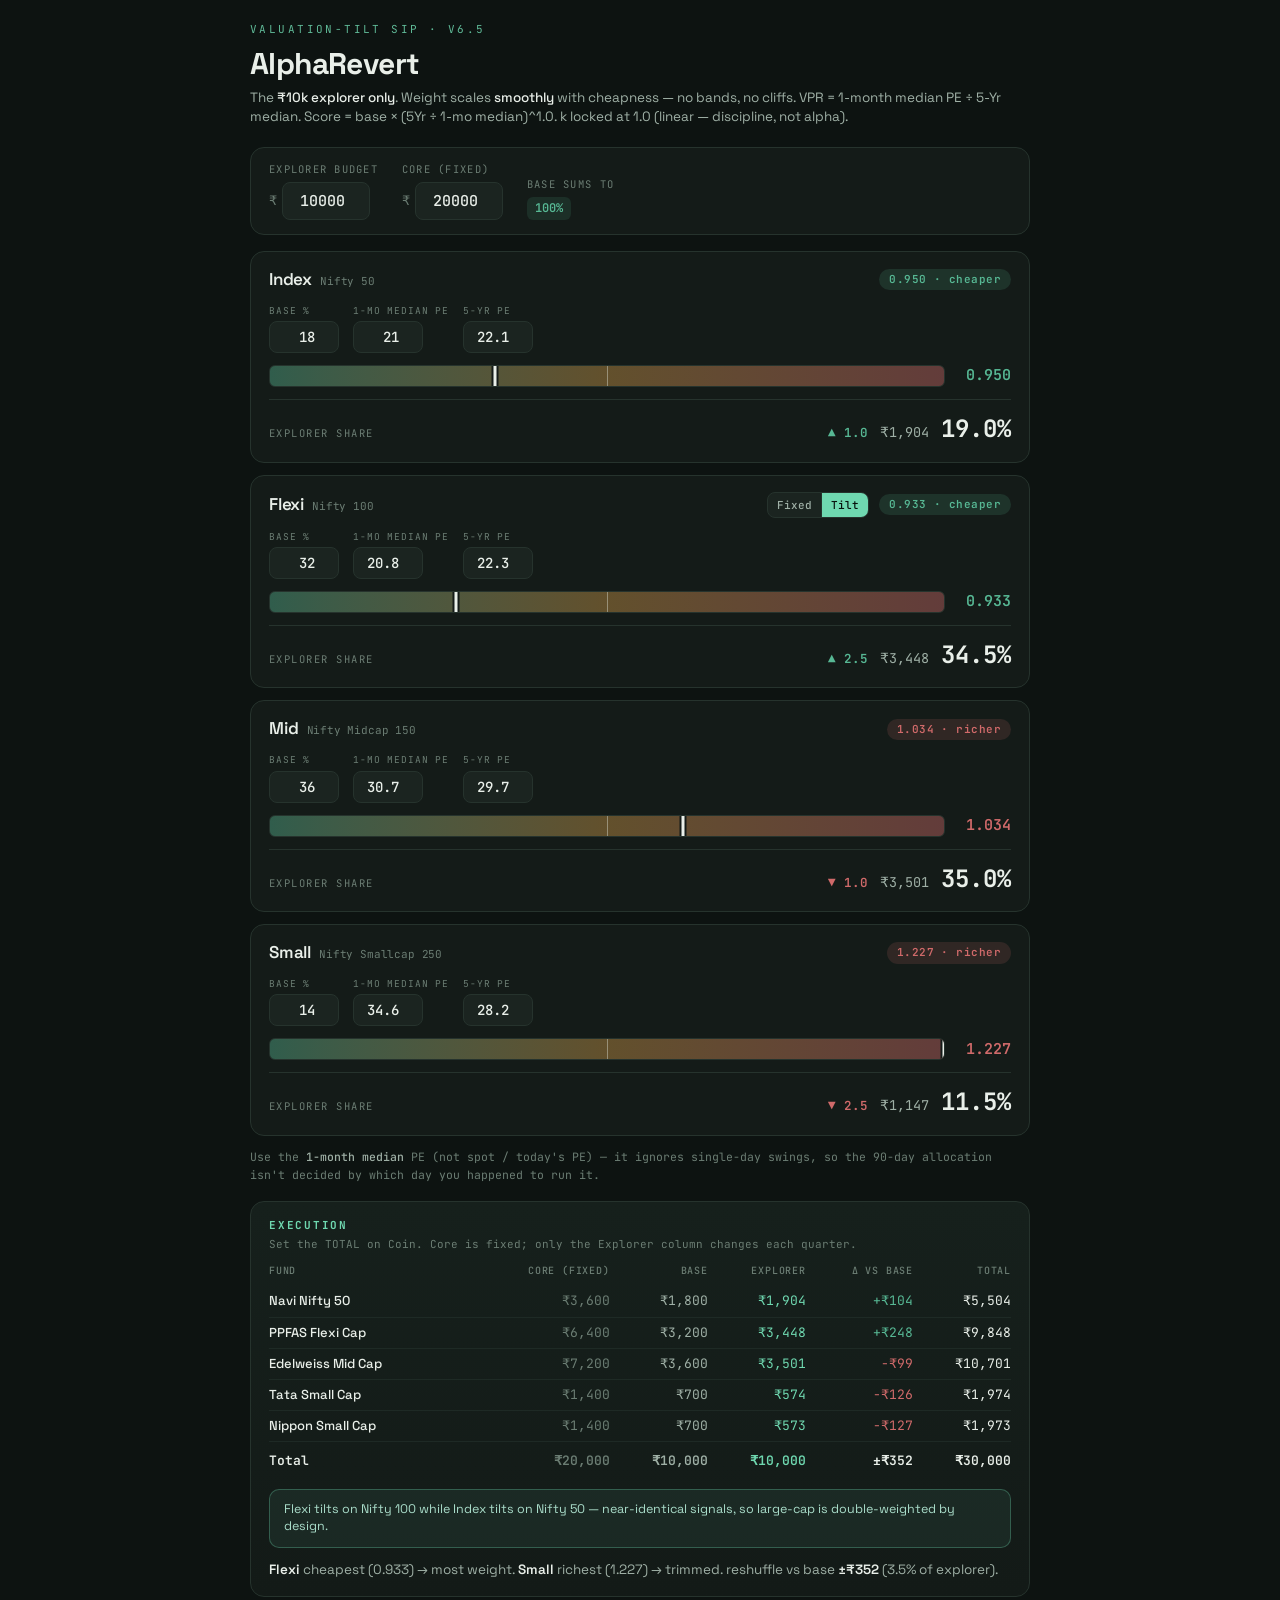
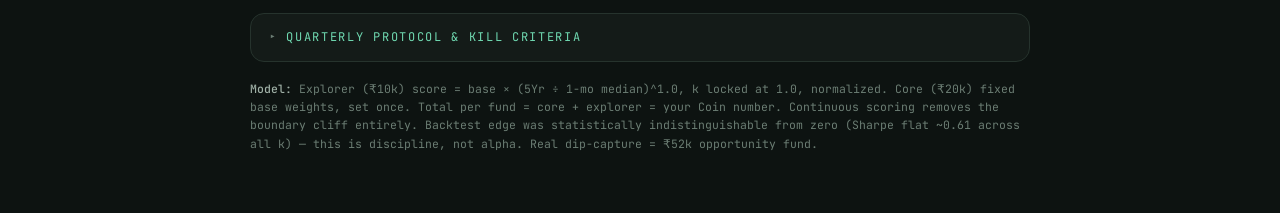
==== commit 02ed192a: "commit" ====
--- a/tools/valuation-split.html
+++ b/tools/valuation-split.html
@@ -1,22 +1,27 @@
 <!DOCTYPE html>
 <!--
   Tool:      AlphaRevert  (formerly opportunityExplorer / "Explorer Split")
-  Version:   v6.4
+  Version:   v6.5
   Purpose:   Quarterly valuation-tilt of a ₹10k "explorer" SIP across Indian MF market-cap
              segments (Index / Flexi / Mid / Small); the fixed ₹20k core stays at base weights.
-  Formula:   explorer_i = round( 10000 × base_i·(5Yr_i / Med_i)^1.5 ÷ Σ base·(5Yr/Med)^1.5 )
+  Formula:   explorer_i = round( 10000 × base_i·(5Yr_i / Med_i)^1.0 ÷ Σ base·(5Yr/Med)^1.0 )
              where Med_i = 1-month median PE; base weights — Index 18 / Flexi 32 / Mid 36 / Small 14
   Changelog: v6 — continuous scoring, numerator÷5Yr only, ₹10k explorer, Flexi Fixed/Tilt toggle.
              v6.1 — renamed "Explorer Split" → "AlphaRevert"; input relabeled to 1-month median PE (noise fix); display-only, no math change.
              v6.2 — removed sensitivity slider; k hardcoded to 1.0 (locked, no live lever); no other math change.
              v6.3 — Execution table adds Base (base-weight split) + Δ vs base columns; explorer math unchanged.
              v6.4 — k changed 1.0 → 1.5 (locked, convex tilt); value-trap check made mandatory (convex curve requires it).
+             v6.5 — k REVERTED 1.5 → 1.0 (linear tilt). A full no-lookahead backtest (niftyindices 2021–2026,
+                    the only usable 4-sleeve window) found NO salvageable risk-adjusted edge: Sharpe flat 0.61–0.62
+                    across k=0..2.0; k=1.5 failed both pre-committed gates (XIRR edge +0.17%<0.25%, win-rate 50%<55%)
+                    and only beat k=1.0 by +0.06%/yr (noise) while adding drawdown. P/B, 3-yr anchor and a cash
+                    side-car all failed to help. k=1.0 kept ONLY as a gentle buy-low discipline, not for alpha.
 -->
 <html lang="en">
 <head>
 <meta charset="UTF-8">
 <meta name="viewport" content="width=device-width, initial-scale=1.0">
-<title>AlphaRevert · v6.4</title>
+<title>AlphaRevert · v6.5</title>
 <link rel="icon" href="data:image/svg+xml,<svg xmlns='http://www.w3.org/2000/svg' viewBox='0 0 100 100'><text y='.9em' font-size='90'>📊</text></svg>">
 <style>
   @import url('https://fonts.googleapis.com/css2?family=Space+Grotesk:wght@400;500;600;700&family=JetBrains+Mono:wght@400;500;600&display=swap');
@@ -109,9 +114,9 @@
 <body>
 <div class="wrap">
   <header>
-    <div class="eyebrow">Valuation-tilt SIP · v6.4</div>
+    <div class="eyebrow">Valuation-tilt SIP · v6.5</div>
     <h1>AlphaRevert</h1>
-    <p class="tag">The <b>₹10k explorer only</b>. Weight scales <b>smoothly</b> with cheapness — no bands, no cliffs. VPR = 1-month median PE ÷ 5-Yr median. Score = base × (5Yr ÷ 1-mo median)^1.5. k locked at 1.5 (convex).</p>
+    <p class="tag">The <b>₹10k explorer only</b>. Weight scales <b>smoothly</b> with cheapness — no bands, no cliffs. VPR = 1-month median PE ÷ 5-Yr median. Score = base × (5Yr ÷ 1-mo median)^1.0. k locked at 1.0 (linear — discipline, not alpha).</p>
   </header>
 
   <div class="settings">
@@ -147,12 +152,12 @@
       <h4>The 90-day ritual (under 15 min)</h4>
       <ol>
         <li>Pull the <b>1-month median PE</b> (from the source's 1M PE chart) and the <b>5-Yr median PE</b> for Nifty 50 / 100 / Midcap 150 / Smallcap 250 — one source, consolidated, same PE type. Read on a fixed quarter-end date.</li>
-        <li><b>MANDATORY value-trap check</b> — for every cheap segment, confirm earnings are NOT collapsing (a falling E makes PE look cheap right before a crash). With k=1.5 the tilt bets harder into discounts, so this is the safety that stops it doubling into a trap. Not optional.</li>
+        <li><b>Value-trap check (recommended)</b> — for every cheap segment, confirm earnings are NOT collapsing (a falling E makes PE look cheap right before a crash). At k=1.0 the tilt is gentle (a 10% discount earns ~10% more weight), so a trap can't double your position — but it's still worth a 30-second sanity check before overweighting a sinking segment.</li>
         <li>Enter the numbers. Read the Explorer column, add fixed Core = Total to set on Coin.</li>
         <li>Edit SIPs → close → forget 90 days.</li>
       </ol>
       <h4>The engine (continuous — v6.1)</h4>
-      <p>Score = base × (5-Yr median ÷ 1-month median PE), normalized over tilted segments. Cheaper → smoothly higher weight; richer → smoothly lower. <b>No 0.95/1.05 bands, no discrete steps, no cliffs</b> — a 0.6% PE wobble moves the split by rupees, not thousands. The tilt strength <b>k is locked at 1.5</b> (convex: a 10% discount earns ~15% more weight, rewarding deep discounts harder) — a deliberate design constant, not a live knob. The convexity is why the value-trap check above is mandatory. When all segments are equally (over/under)valued, it deploys at base weights. No cash parking — market-top protection lives in your ₹52k opportunity fund.</p>
+      <p>Score = base × (5-Yr median ÷ 1-month median PE), normalized over tilted segments. Cheaper → smoothly higher weight; richer → smoothly lower. <b>No 0.95/1.05 bands, no discrete steps, no cliffs</b> — a 0.6% PE wobble moves the split by rupees, not thousands. The tilt strength <b>k is locked at 1.0</b> (linear: a 10% discount earns ~10% more weight) — a deliberate design constant, not a live knob. It was briefly set to 1.5 (v6.4) but reverted after a full backtest found the extra convexity added drawdown without a reliable edge; k=1.0 exists for buy-low discipline, not alpha. When all segments are equally (over/under)valued, it deploys at base weights. No cash parking — market-top protection lives in your ₹52k opportunity fund.</p>
       <h4 class="kill">Pre-committed kill criteria</h4>
       <ul>
         <li><b class="kill">K1 — Whipsaw:</b> now near-impossible (continuous). If the split still lurches on tiny PE moves → investigate the data feed.</li>
@@ -165,7 +170,7 @@
   </details>
 
   <p class="foot">
-    <b>Model:</b> Explorer (₹10k) score = base × (5Yr ÷ 1-mo median)^1.5, k locked at 1.5, normalized. Core (₹20k) fixed base weights, set once. Total per fund = core + explorer = your Coin number. Continuous scoring removes the boundary cliff entirely. Edge ~0.30%/yr — discipline, not alpha. Real dip-capture = ₹52k opportunity fund.
+    <b>Model:</b> Explorer (₹10k) score = base × (5Yr ÷ 1-mo median)^1.0, k locked at 1.0, normalized. Core (₹20k) fixed base weights, set once. Total per fund = core + explorer = your Coin number. Continuous scoring removes the boundary cliff entirely. Backtest edge was statistically indistinguishable from zero (Sharpe flat ~0.61 across all k) — this is discipline, not alpha. Real dip-capture = ₹52k opportunity fund.
   </p>
 </div>
 
@@ -232,7 +237,7 @@
   const out=fl.slice(); for(let j=0;j<rem;j++) out[order[j%order.length].i]++; return out;
 }
 function compute(){
-  const k=1.5;  // locked design constant (v6.4) — convex tilt
+  const k=1.0;  // locked design constant (v6.5) — linear tilt; reverted from 1.5 (v6.4) after backtest showed no salvageable edge
   const budget=parseFloat(document.getElementById('budget').value)||0;
   const coreBudget=parseFloat(document.getElementById('core').value)||0;
   const flexiFixed=(flexiMode==='fixed');
